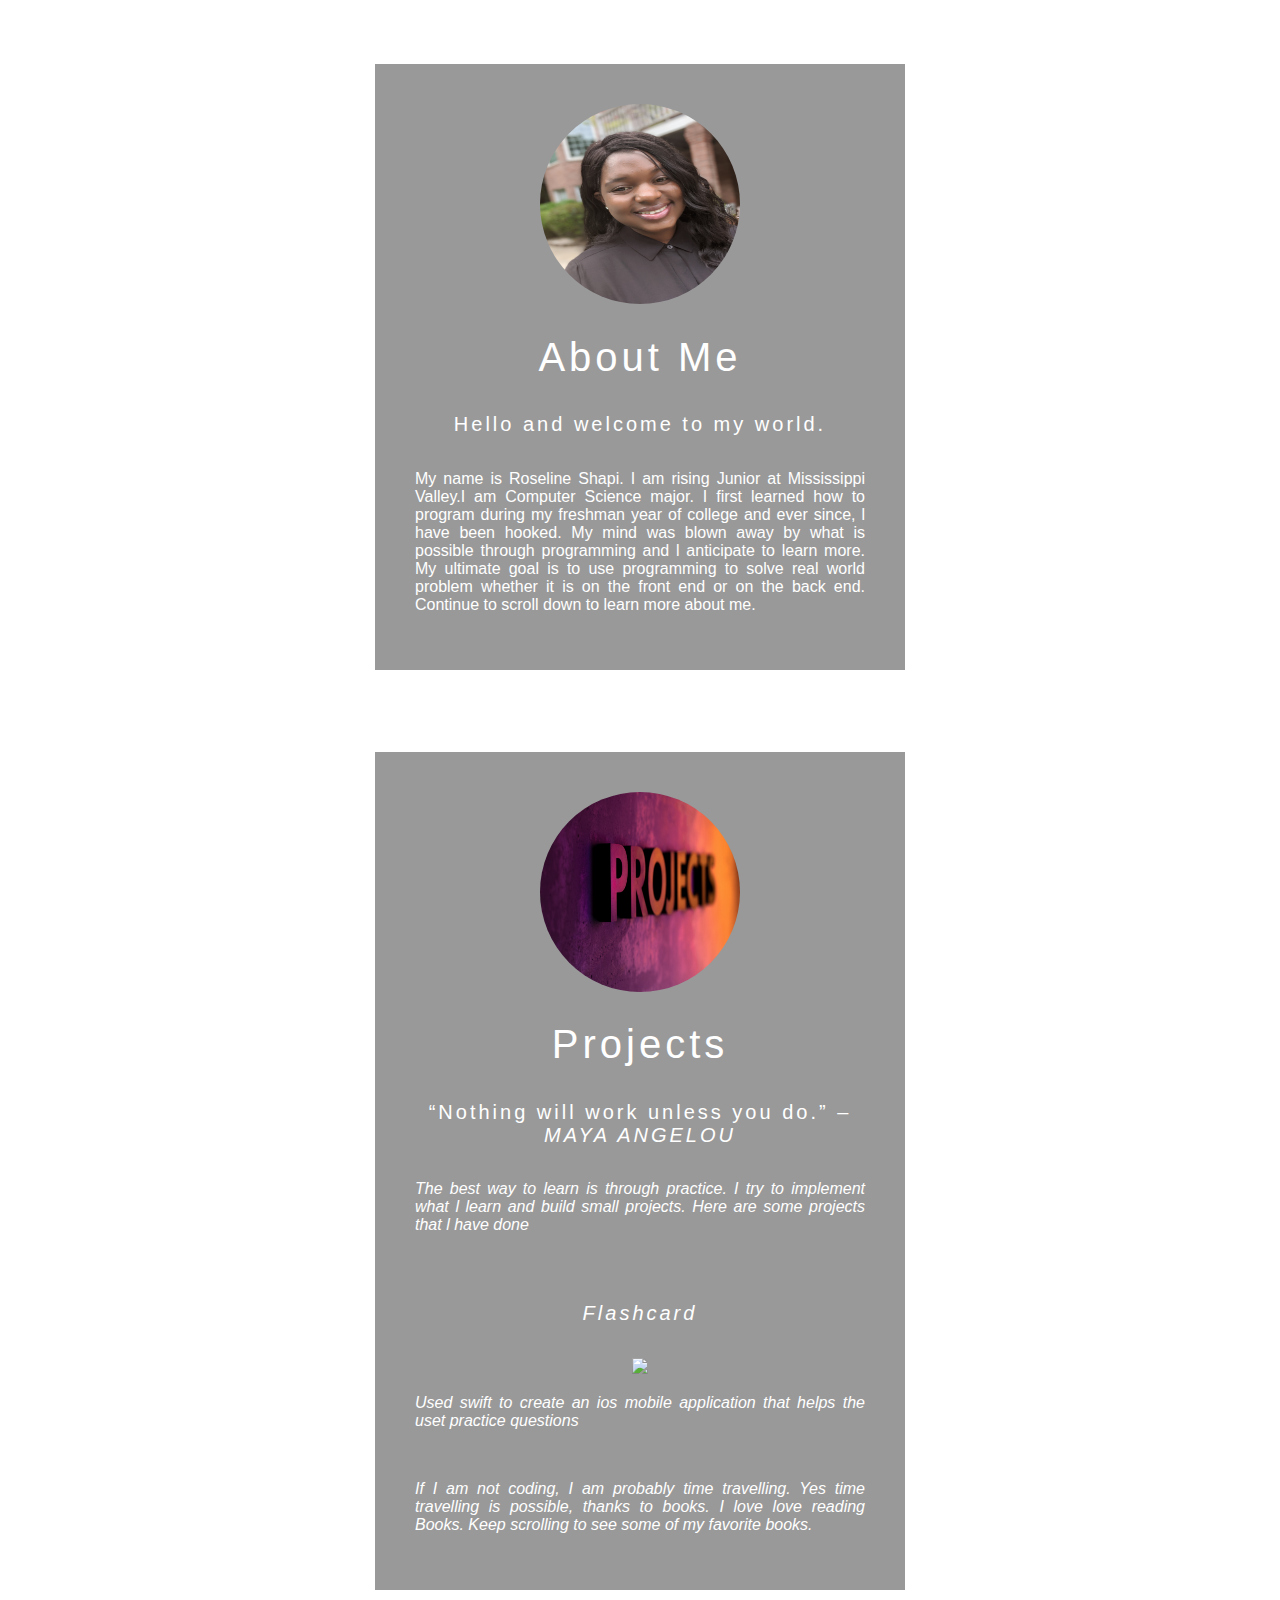
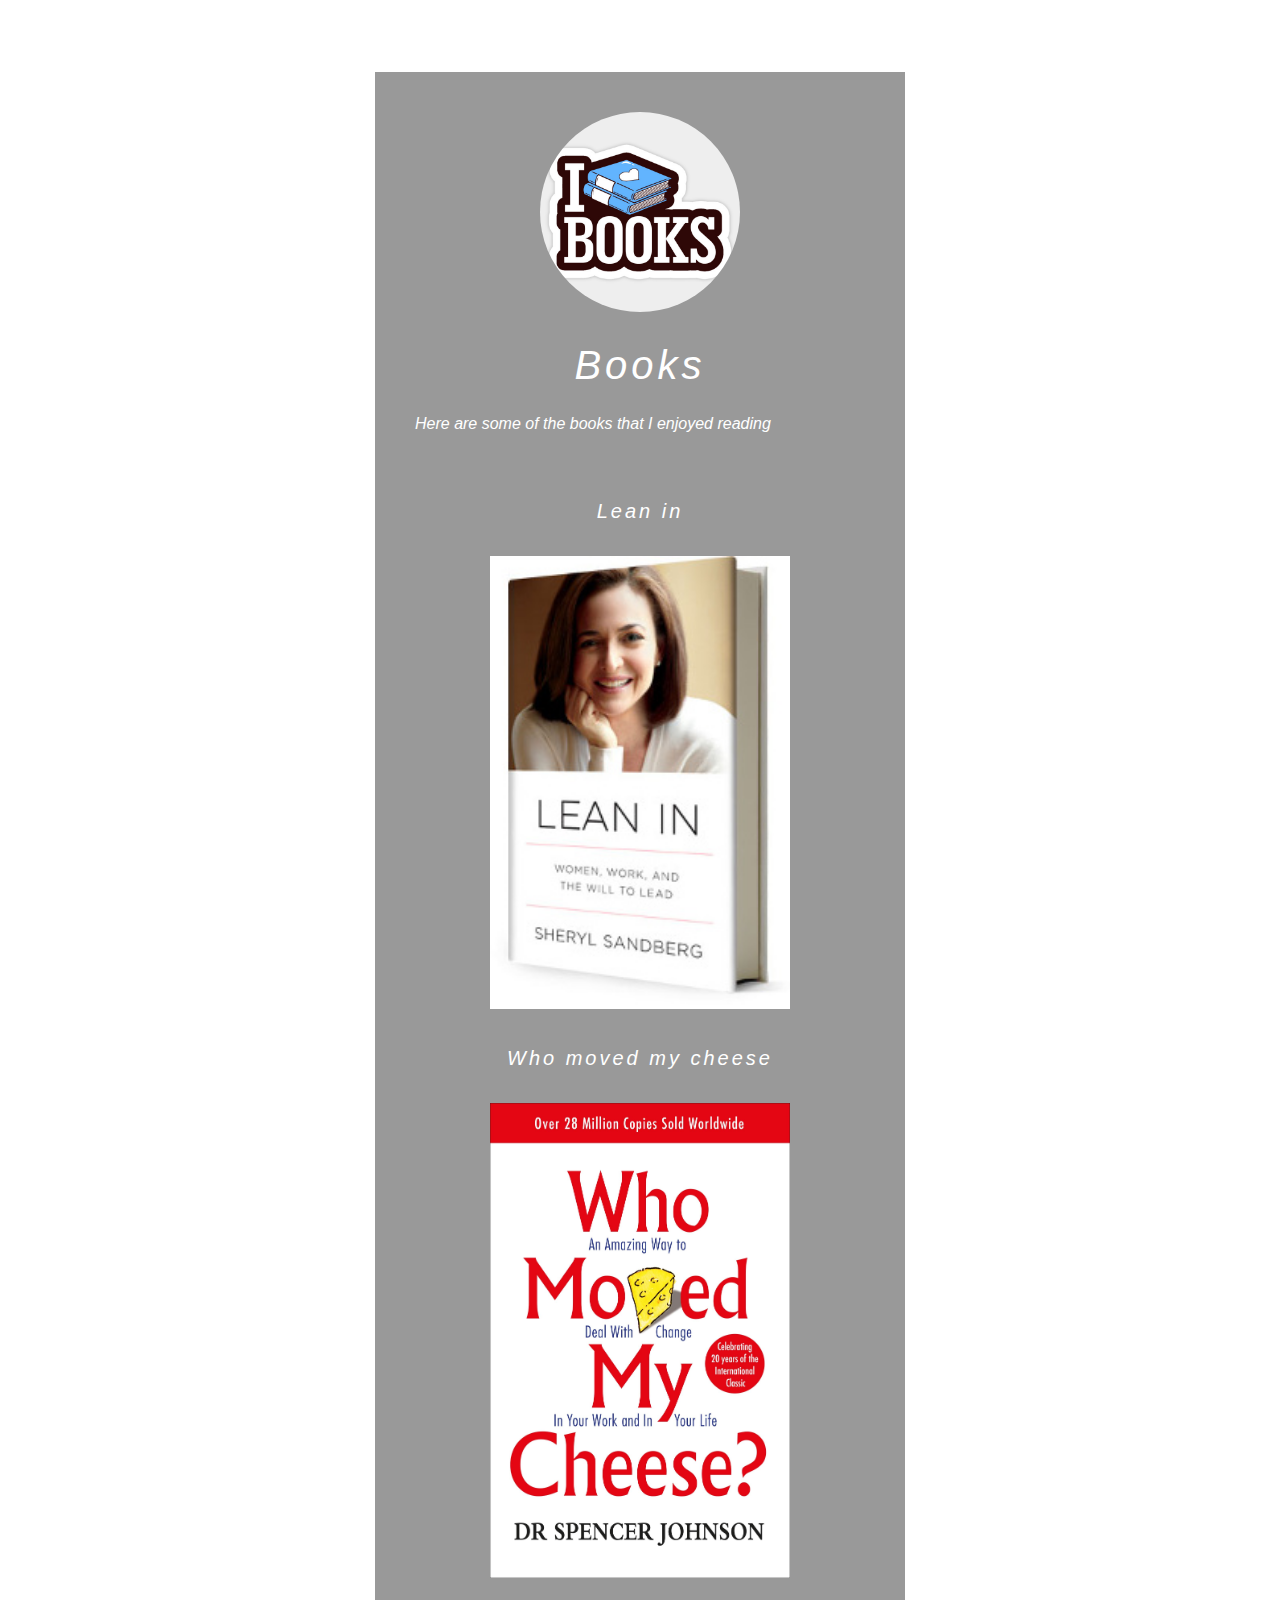
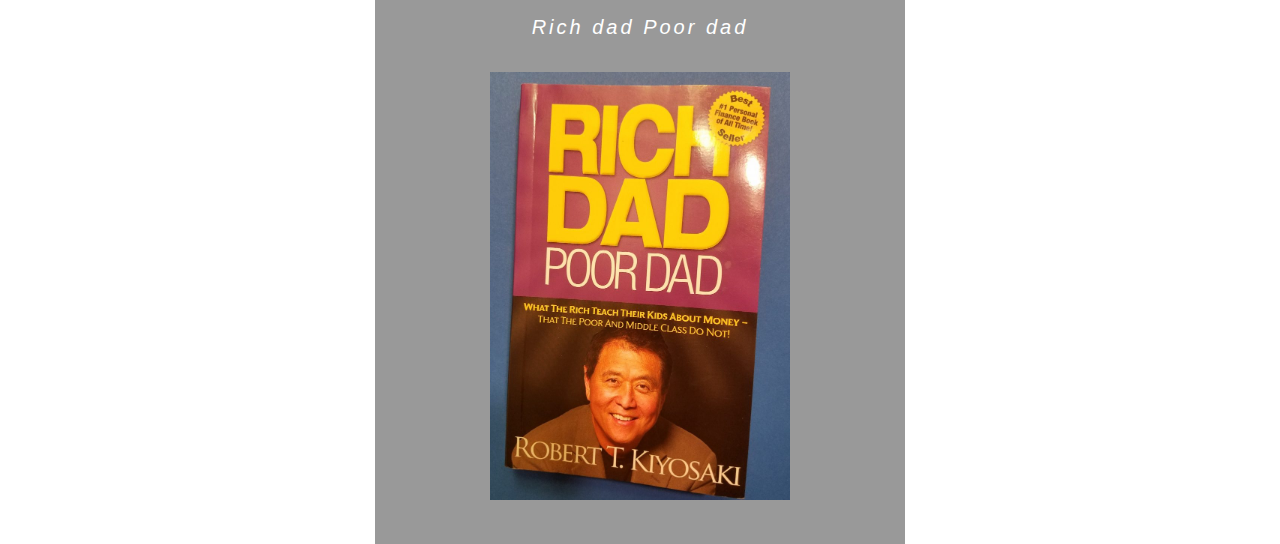
==== portfolio/src/main/webapp/index.html @ 9a735eb5 "add about section, projects section and books s section" ====
<!DOCTYPE html>
<html>
  <head>
    <meta charset="UTF-8">
    <title>My Portfolio</title>
    <link rel="stylesheet" href="style.css">
    <script src="script.js"></script>
  </head>
  <body>
    <div class="about">
        <img src="images/rose.jpg" alt="" class="about-img">
        <h1>About Me</h1>
        <h5>Hello and welcome to my world.</h5>
        <p>My name is Roseline Shapi. I am rising Junior at Mississippi Valley.I am Computer Science major. I first learned how to program during my freshman year of college and ever since, l have been hooked. 
        My mind was blown away by what is possible through programming and l anticipate to learn more. My ultimate goal is to use programming to solve real world problem whether it is on the front end or on the back end. Continue to scroll down to learn more about me.<p>
    </div>
    <br>
    <div class = "project">
        <img src = "images/proj.jpeg" alt = "" class = "project-img">
        <h1>Projects</h1>
        <h5>“Nothing will work unless you do.” –<i>MAYA ANGELOU<i></h5>
        <p>The best way to learn is through practice. I try to implement what l learn and build small projects.
        Here are some projects that l have done</p>
        <br>
        <h5>Flashcard</h5>
        <img src="https://recordit.co/1gFBDOfUPK.gif" width=200>
        <br>
        <p> Used swift to create an ios mobile application that helps the uset practice questions</p>
        <br>
        <p>If I am not coding, I am probably time travelling. Yes time travelling is possible, thanks to books. I love love reading Books. Keep scrolling to see some of my favorite books. </p>
    </div>
    <br>
    <div class = "books">
        <img src = "images/books.jpg" alt = "" class = "books-img">
        <h1>Books</h1>
        <p>Here are some of the books that I enjoyed reading</p>
        <br>
        <h5>Lean in </h5>
        <img src="images/Lean_In_book.jpg" width=300>
        <br>
        <h5>Who moved my cheese</h5>
        <img src="images/mv.jpg" width=300>
        <br>
        <h5>Rich dad Poor dad</h5>
        <img src="images/rd.jpg" width=300>
    </div>
  </body>
</html>
---- portfolio/src/main/webapp/style.css ----
body{
  margin: 0;
  padding: 0;
  background: url(images/rose2.jpg) no-repeat;
  background-size: cover;
}
.about,
.project,
.books {
  width: 450px;
  background: rgba(0, 0, 0, 0.4);
  padding: 40px;
  text-align: center;
  margin: auto;
  margin-top: 5%;
  color: white;
  font-family: 'Century Gothic',sans-serif;
}

.about-img,
.project-img,
.books-img{
  border-radius: 50%;
  width: 200px;
  height: 200px;
}

.about h1,
.project h1,
.books h1{
  font-size: 40px;
  letter-spacing: 4px;
  font-weight: 100;
}

.about h5,
.project h5,
.books h5{
  font-size: 20px;
  letter-spacing: 3px;
  font-weight: 100;
  font-family: 'Century Gothic',sans-serif;

  
}

.about p, 
.project p,
.books p{
  text-align: justify;
}

ul{
  margin: 0;
  padding: 0;
}
.about li,
.project li,
.books li{
  display: inline-block;
  margin: 6px;
  list-style: none;
}

.about li a,
.project li a,
.books li a {
  color: white;
  text-decoration: none;
  font-size: 60px;
  transition: all ease-in-out 250ms;
}

.about li a:hover,
.project li a:hover,
.books li a:hover{
  color: #b9b9b9;
}
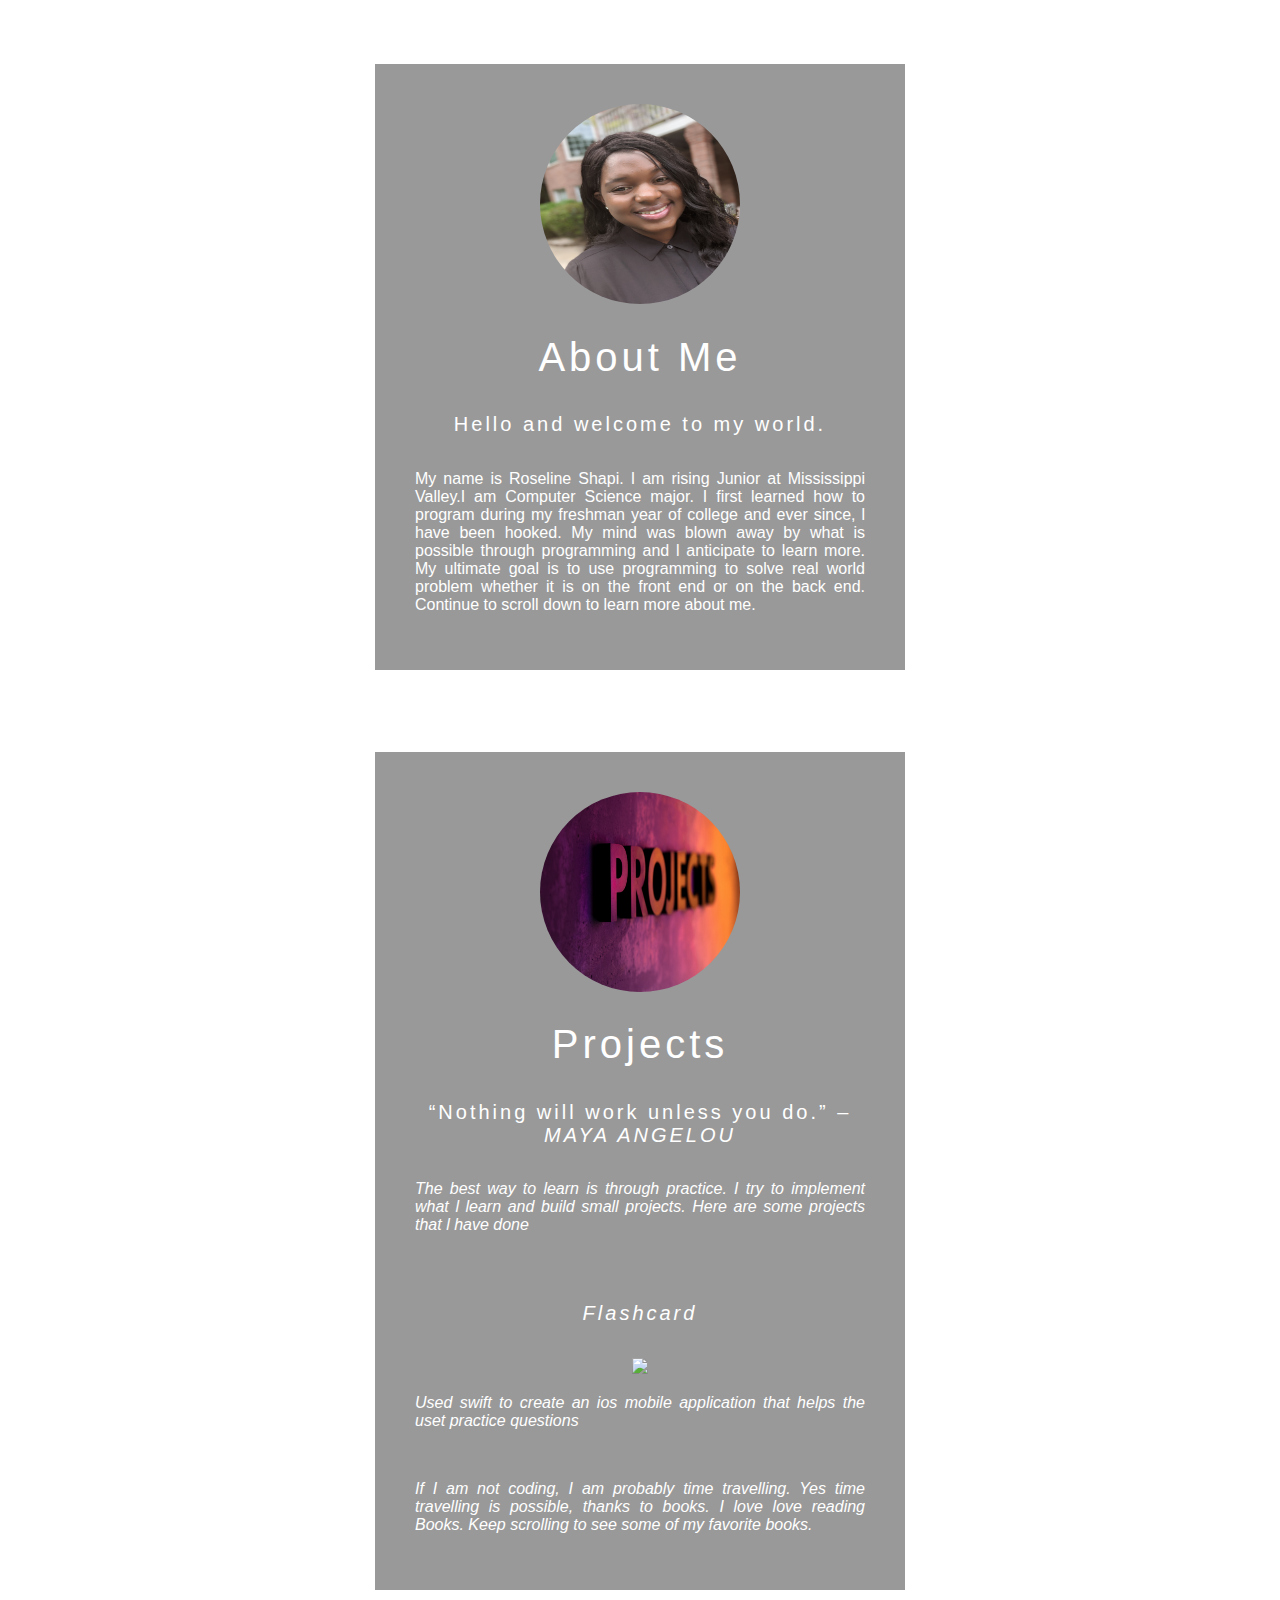
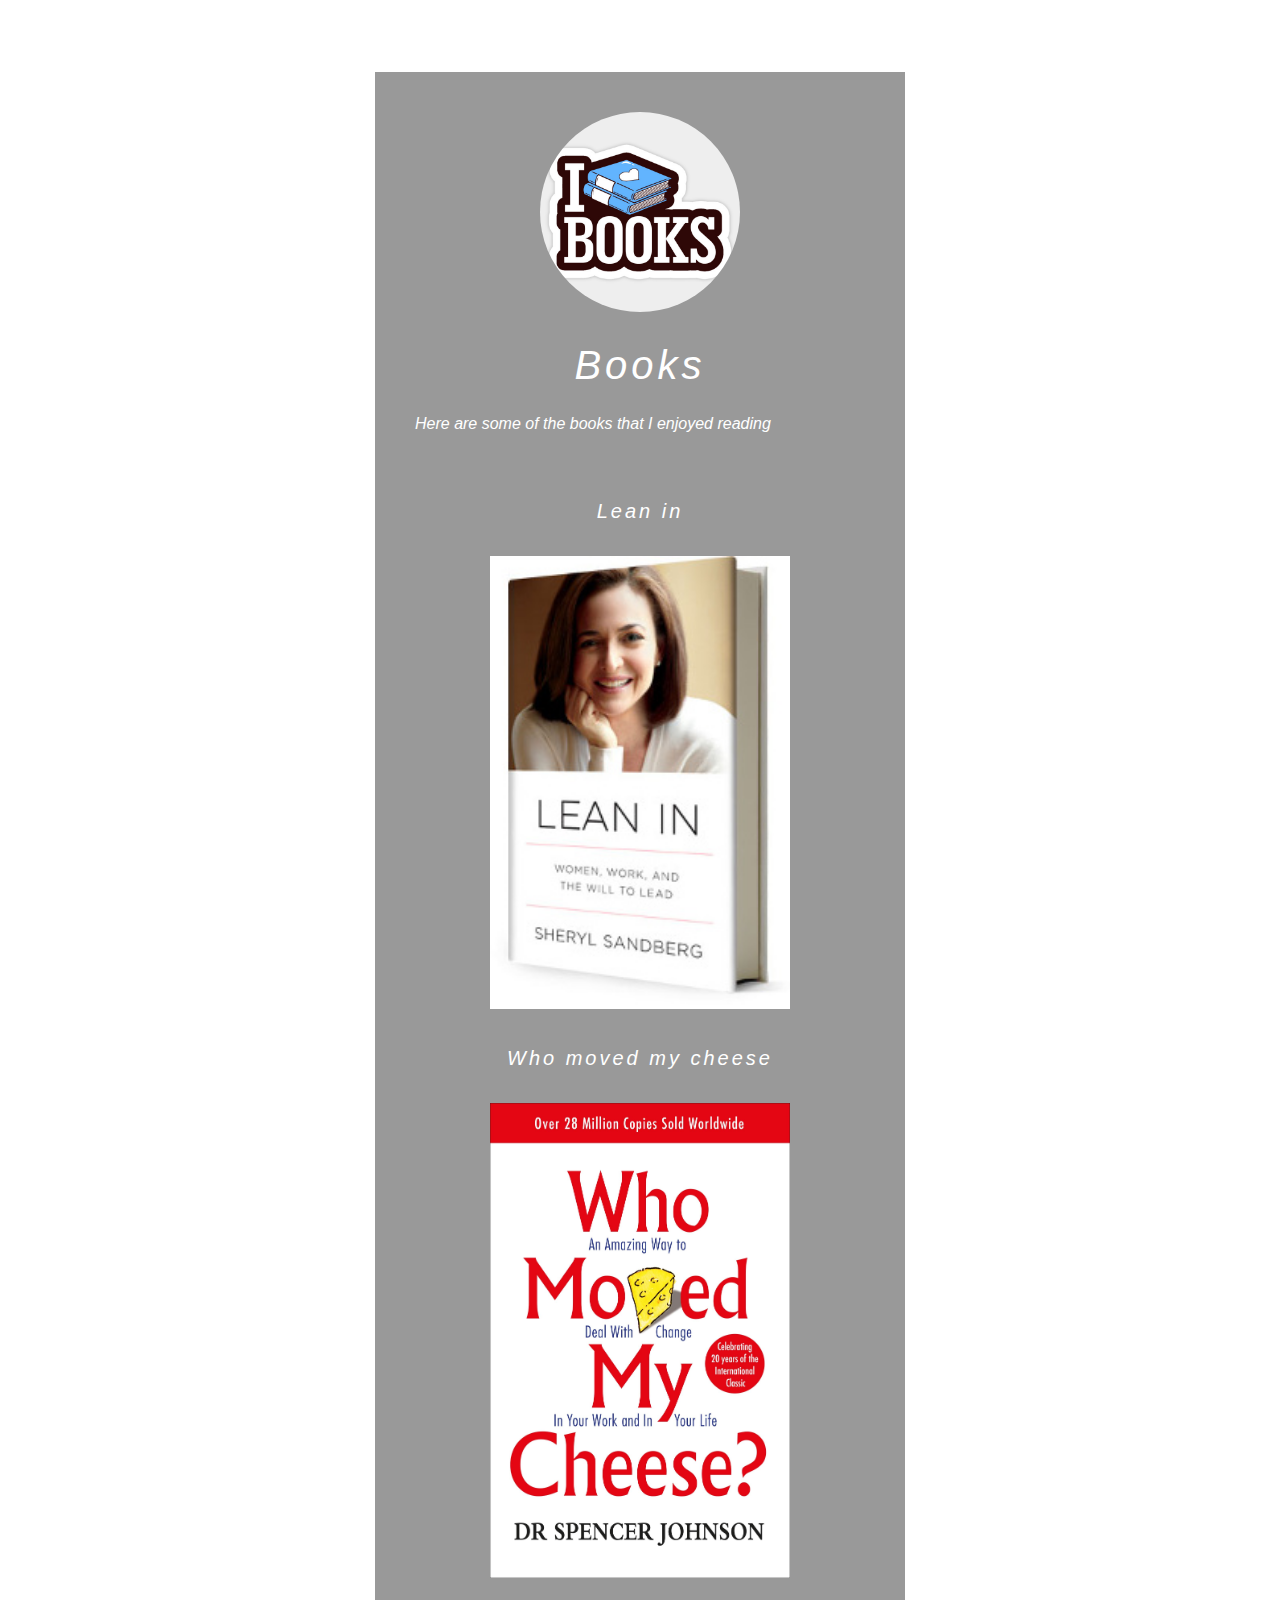
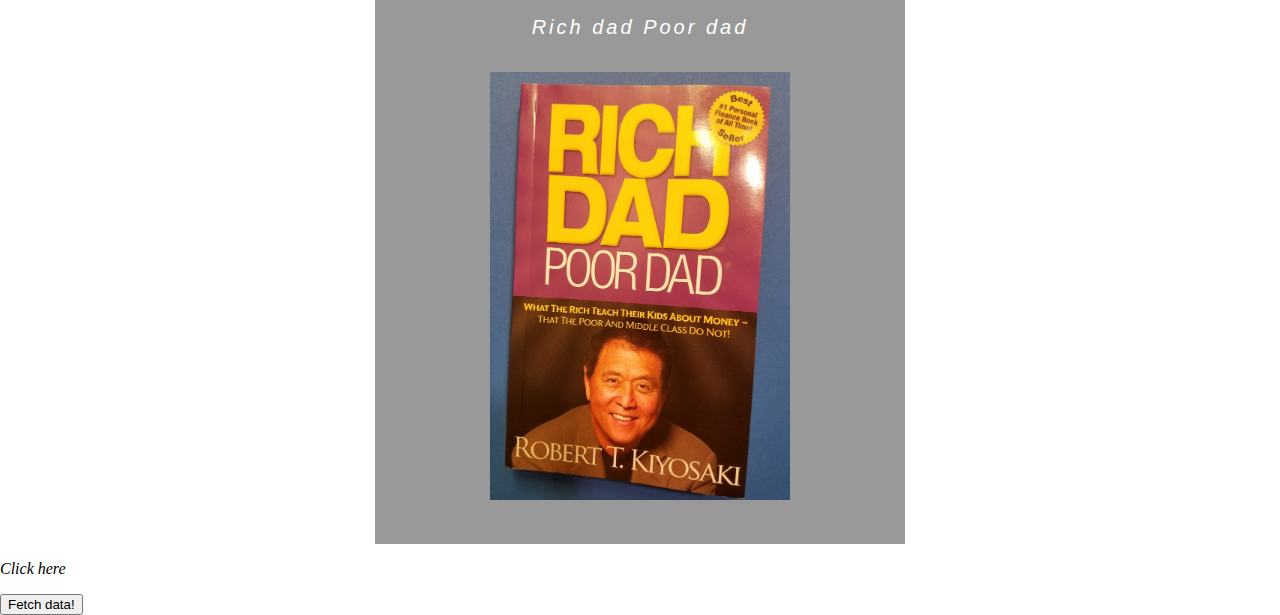
==== commit 4e72aee8: "modify DataServlet to return some hard-corded JSON data" ====
--- a/portfolio/src/main/webapp/index.html
+++ b/portfolio/src/main/webapp/index.html
@@ -44,6 +44,11 @@
         <h5>Rich dad Poor dad</h5>
         <img src="images/rd.jpg" width=300>
     </div>
+    <div id="content">
+      <p>Click here </p>
+      <button onclick="getData()">Fetch data!</button>
+      <div id="data-container"></div>
+    </div>
   </body>
 </html>
 
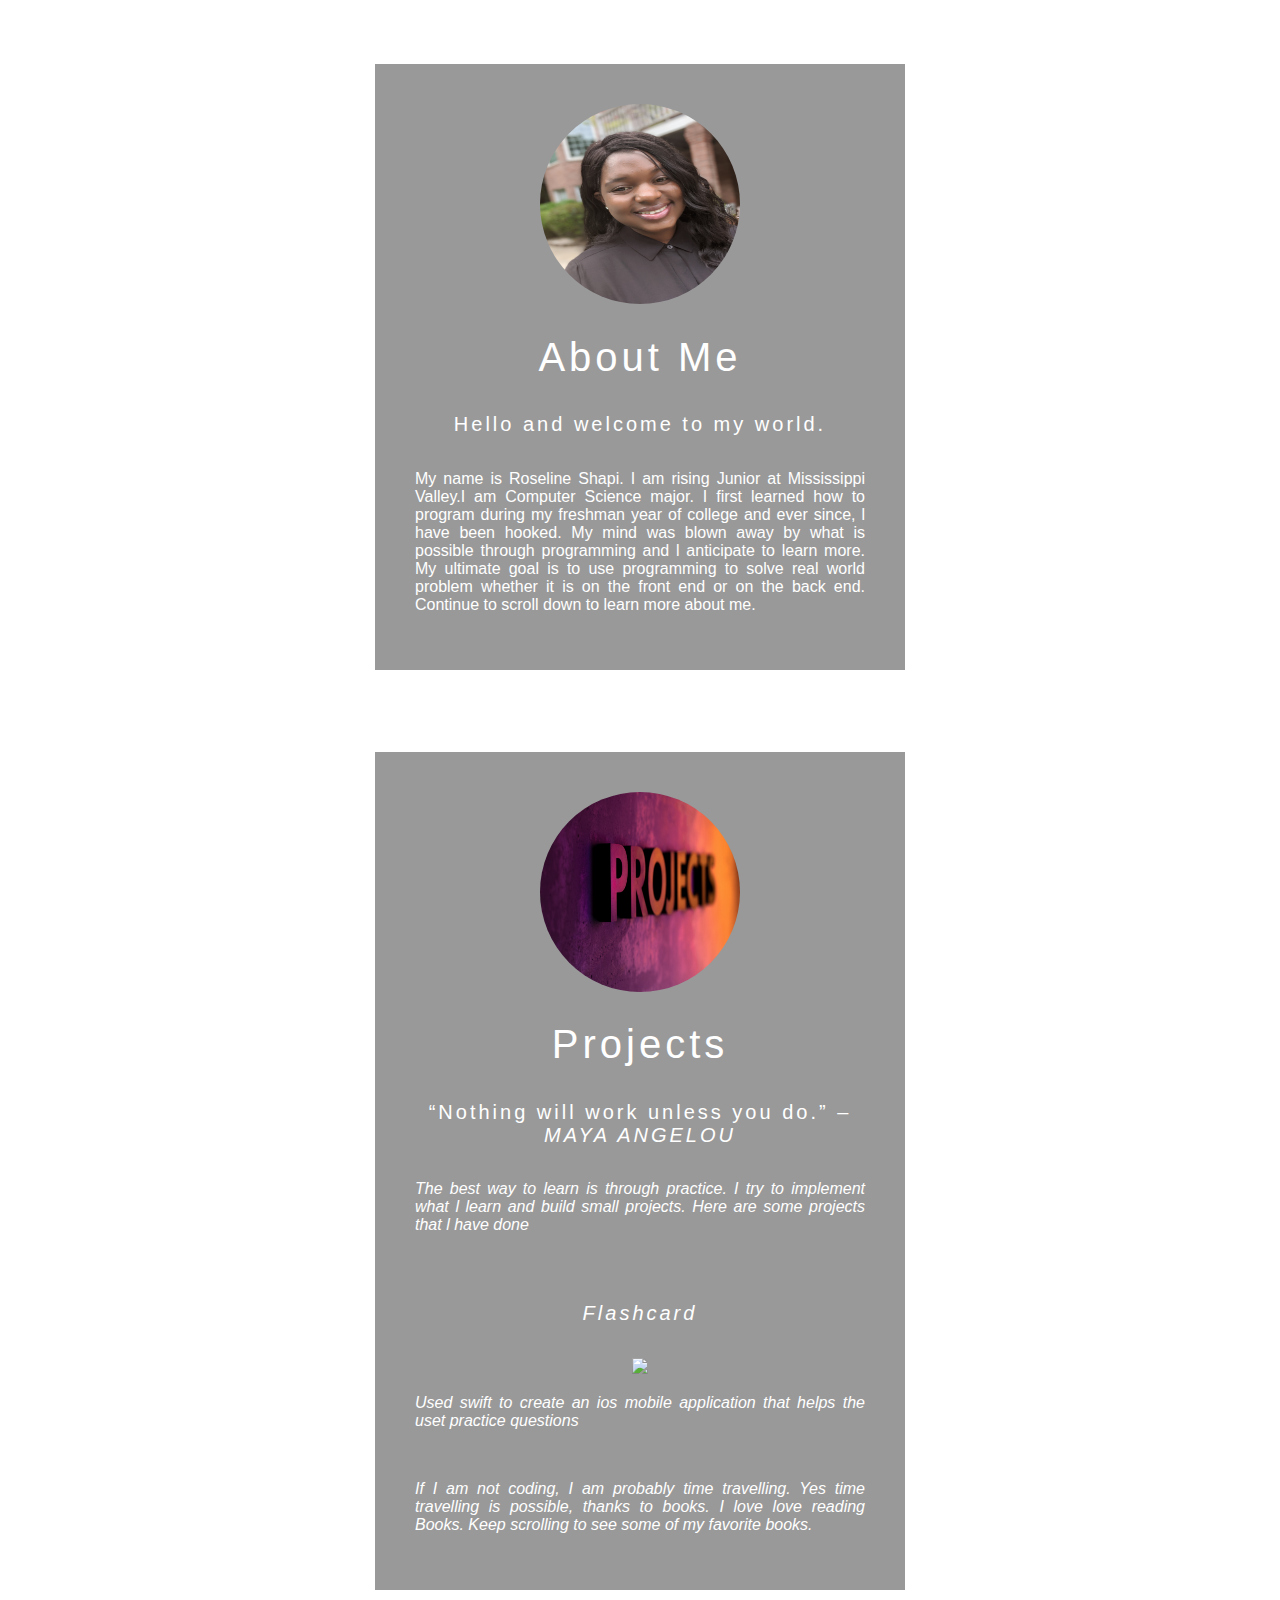
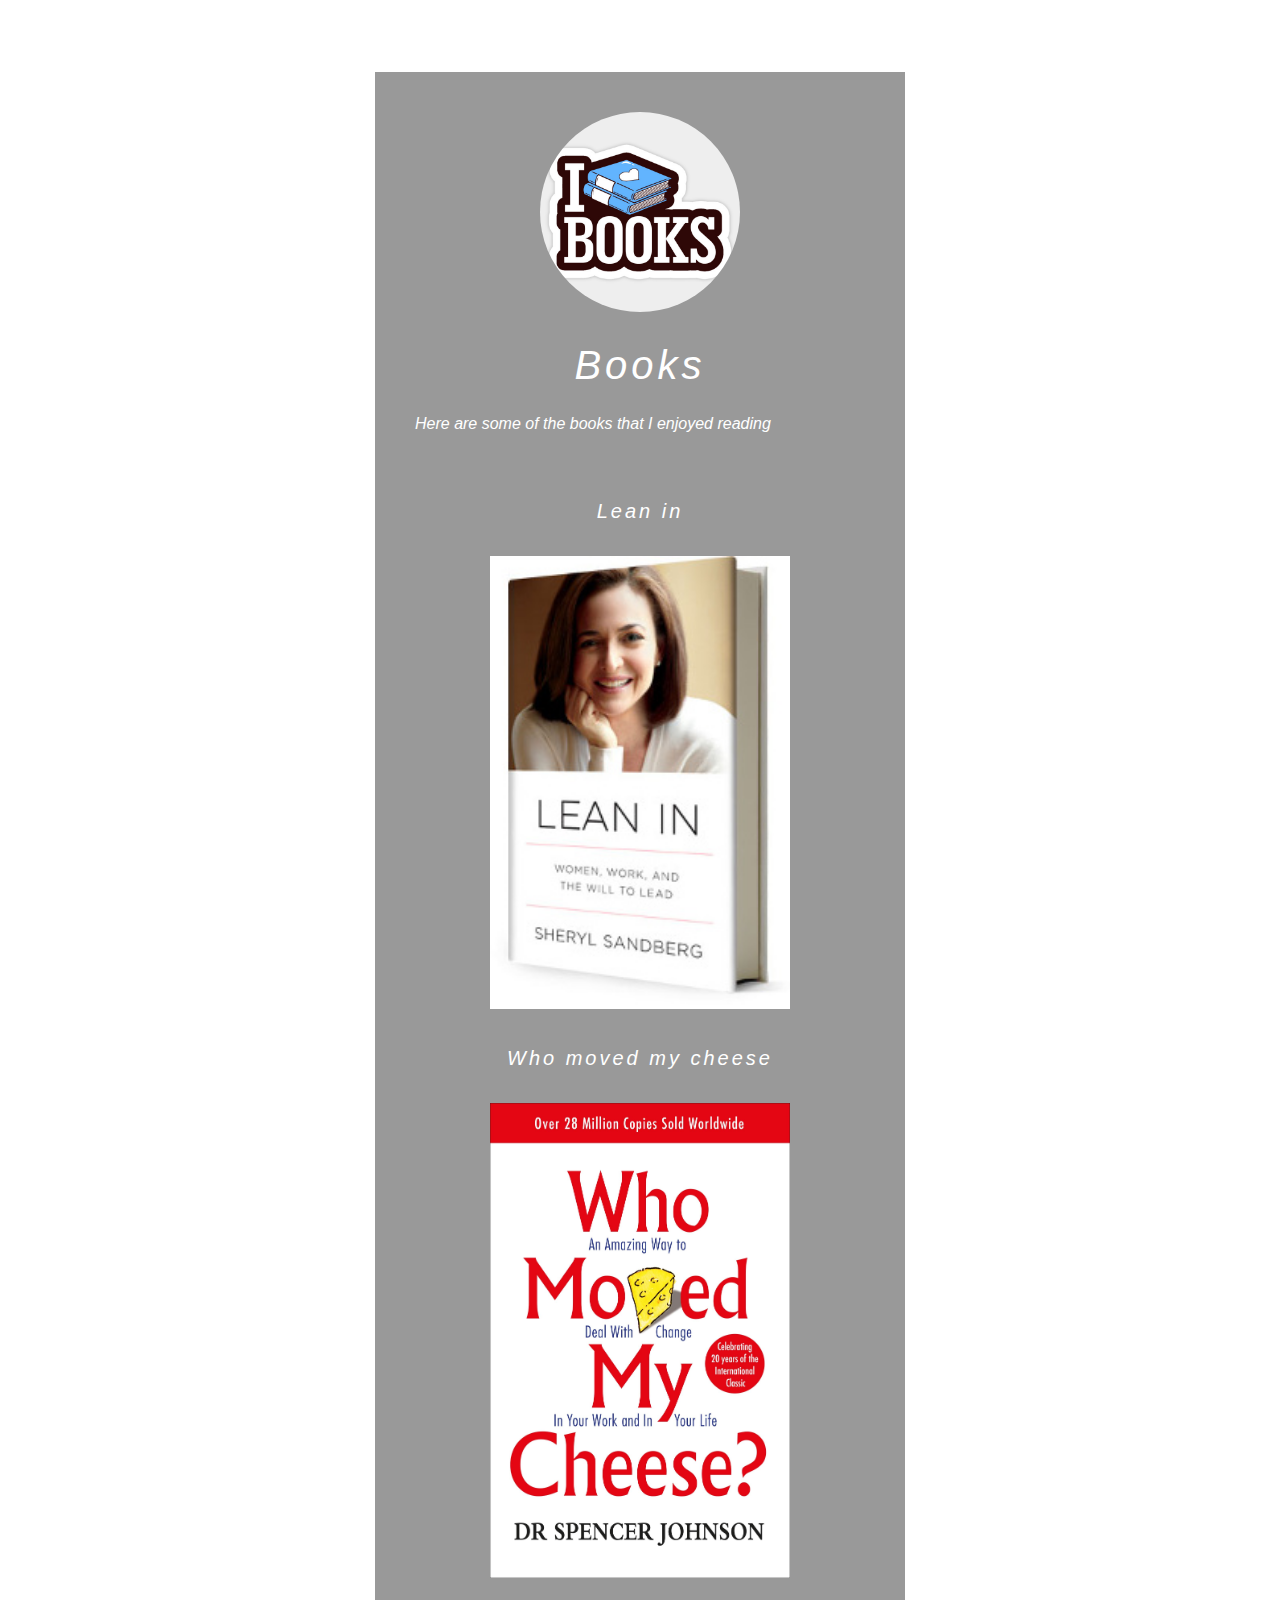
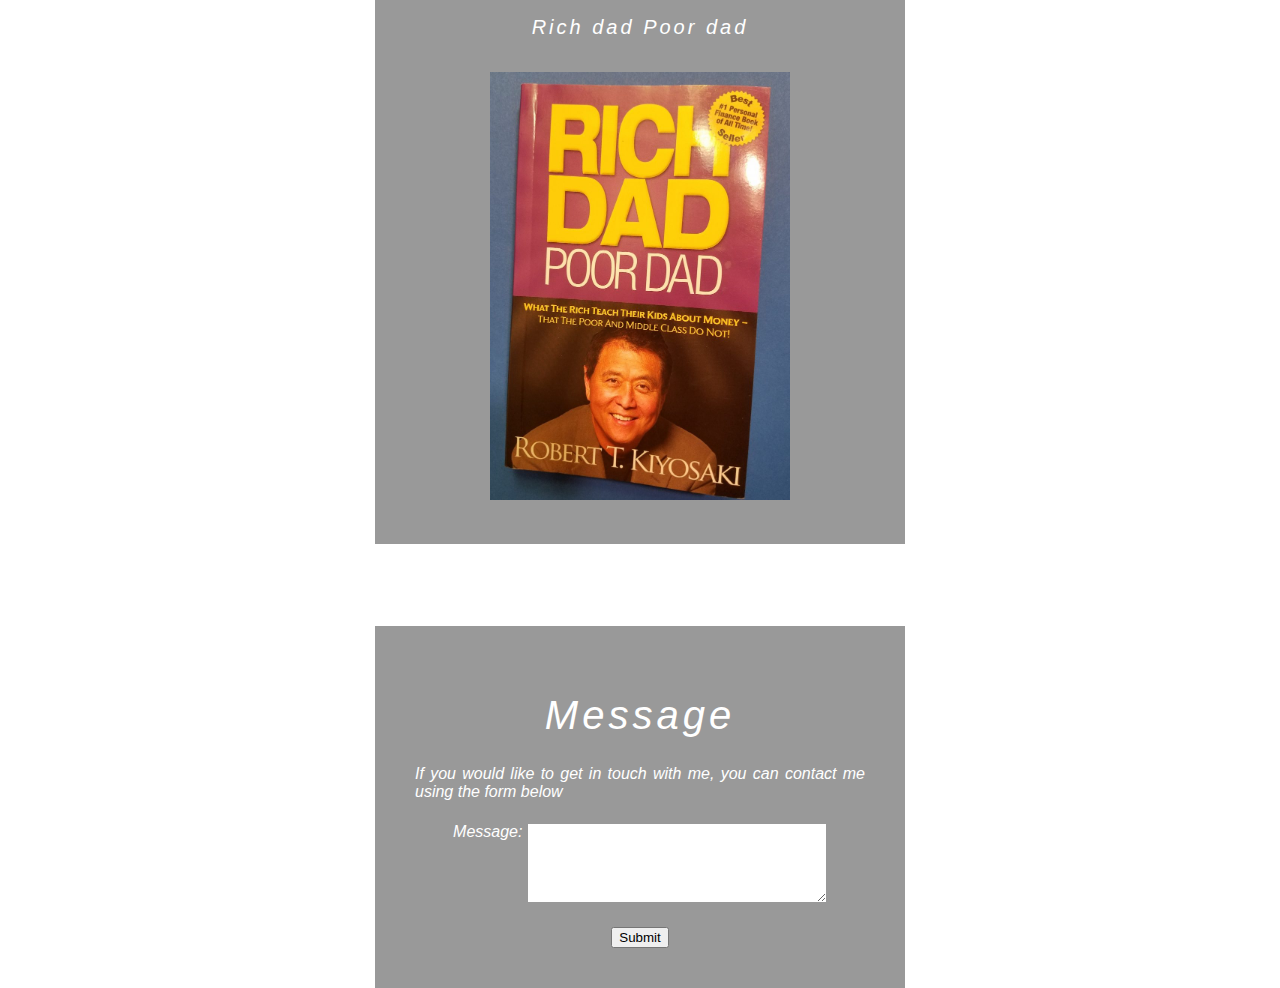
==== commit 58804b79: "completed comment feature" ====
--- a/portfolio/src/main/webapp/index.html
+++ b/portfolio/src/main/webapp/index.html
@@ -6,7 +6,7 @@
     <link rel="stylesheet" href="style.css">
     <script src="script.js"></script>
   </head>
-  <body>
+  <body onload="getMessagesJSON()">
     <div class="about">
         <img src="images/rose.jpg" alt="" class="about-img">
         <h1>About Me</h1>
@@ -44,13 +44,26 @@
         <h5>Rich dad Poor dad</h5>
         <img src="images/rd.jpg" width=300>
     </div>
-    <div id="content">
-      <p>Click here </p>
-      <button onclick="getData()">Fetch data!</button>
-      <div id="data-container"></div>
+    <br>
+    <div class = "message">
+         <h1>Message</h1>
+         <p>If you would like to get in touch with me, you can contact me using the form below<p>
+          <form action = "/data" method = "post">
+            <ul>
+                <li>
+                    <label for="msg">Message:</label>
+                    <textarea name="message">
+                    </textarea>
+                </li>
+        </form>
+        <ul id="messages">
+        </ul>
+        <br>
+         <button type="submit">Submit</button>
     </div>
   </body>
 </html>
 
 
 
+
--- a/portfolio/src/main/webapp/style.css
+++ b/portfolio/src/main/webapp/style.css
@@ -7,7 +7,8 @@
 }
 .about,
 .project,
-.books {
+.books,
+.message{
   width: 450px;
   background: rgba(0, 0, 0, 0.4);
   padding: 40px;
@@ -28,7 +29,8 @@
 
 .about h1,
 .project h1,
-.books h1{
+.books h1,
+.message h1{
   font-size: 40px;
   letter-spacing: 4px;
   font-weight: 100;
@@ -47,7 +49,8 @@
 
 .about p, 
 .project p,
-.books p{
+.books p,
+.message p{
   text-align: justify;
 }
 
@@ -57,7 +60,8 @@
 }
 .about li,
 .project li,
-.books li{
+.books li,
+.message li{
   display: inline-block;
   margin: 6px;
   list-style: none;
@@ -65,7 +69,8 @@
 
 .about li a,
 .project li a,
-.books li a {
+.books li a,
+.message li a {
   color: white;
   text-decoration: none;
   font-size: 60px;
@@ -74,7 +79,35 @@
 
 .about li a:hover,
 .project li a:hover,
-.books li a:hover{
+.books li a:hover
+.message li a:hover{
   color: #b9b9b9;
 }
+ .form{
+    margin: 0 auto;
+    width: 400px;
+    border: 1px solid #CCC;
+    border-radius: 1em;
+ }
 
+ input, 
+textarea {
+  /* To make sure that all text fields have the same font settings
+     By default, textareas have a monospace font */
+  font: 1em sans-serif;
+
+  /* Uniform text field size */
+  width: 300px;
+  box-sizing: border-box;
+
+  /* Match form field borders */
+  border: 1px solid #999;
+}
+
+textarea {
+  /* Align multiline text fields with their labels */
+  vertical-align: top;
+
+  /* Provide space to type some text */
+  height: 5em;
+}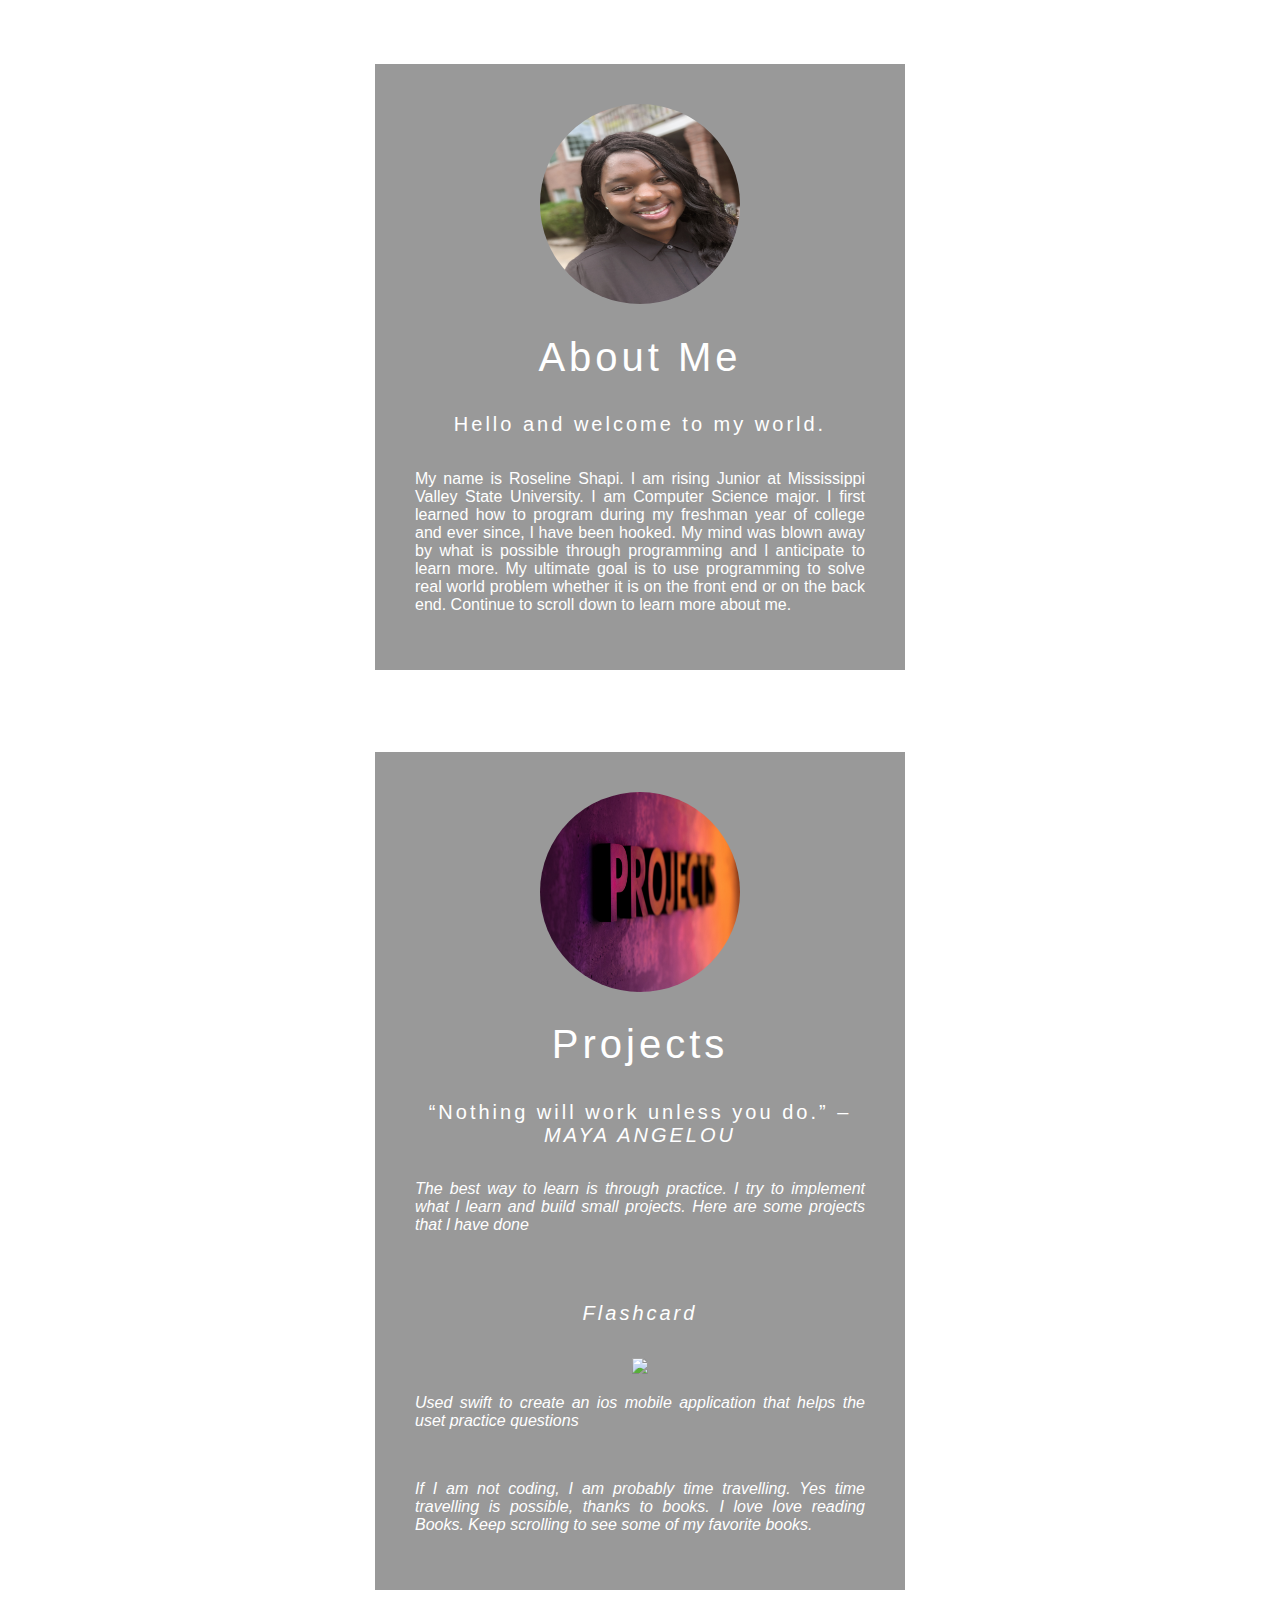
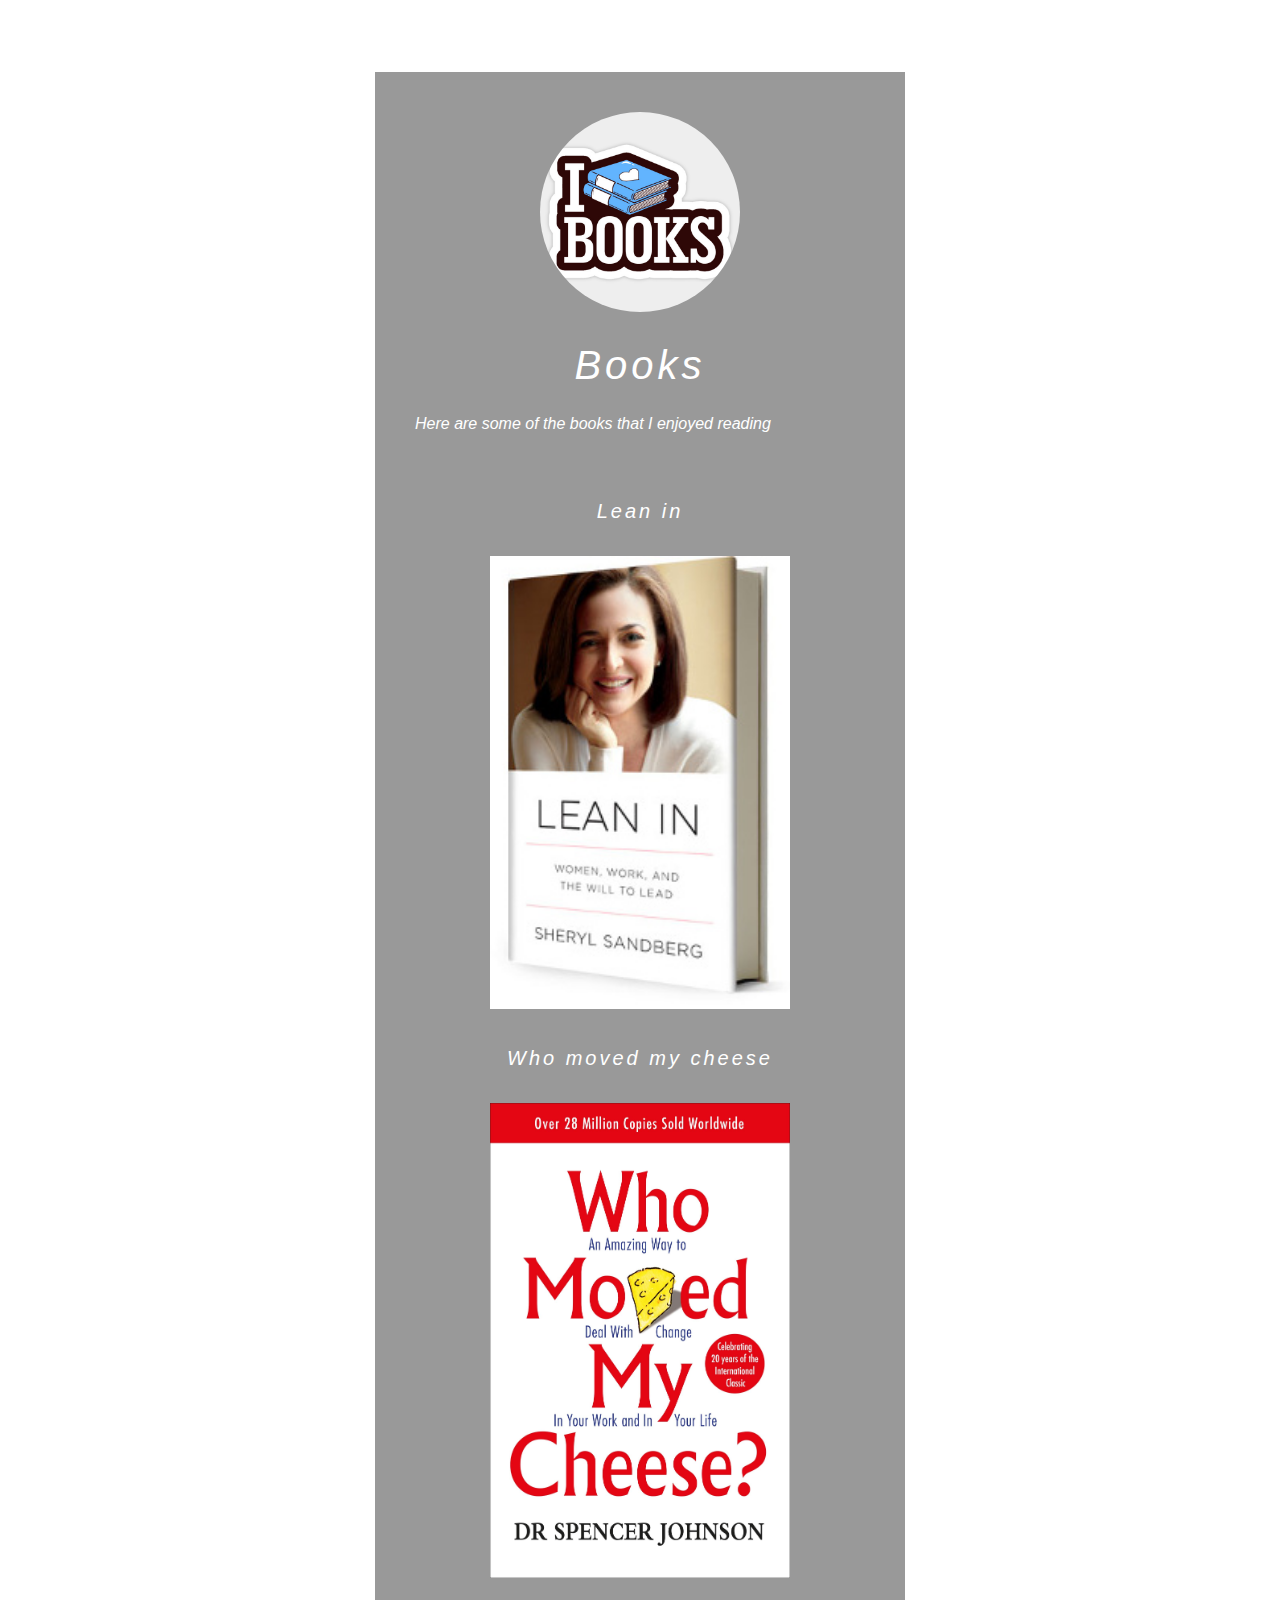
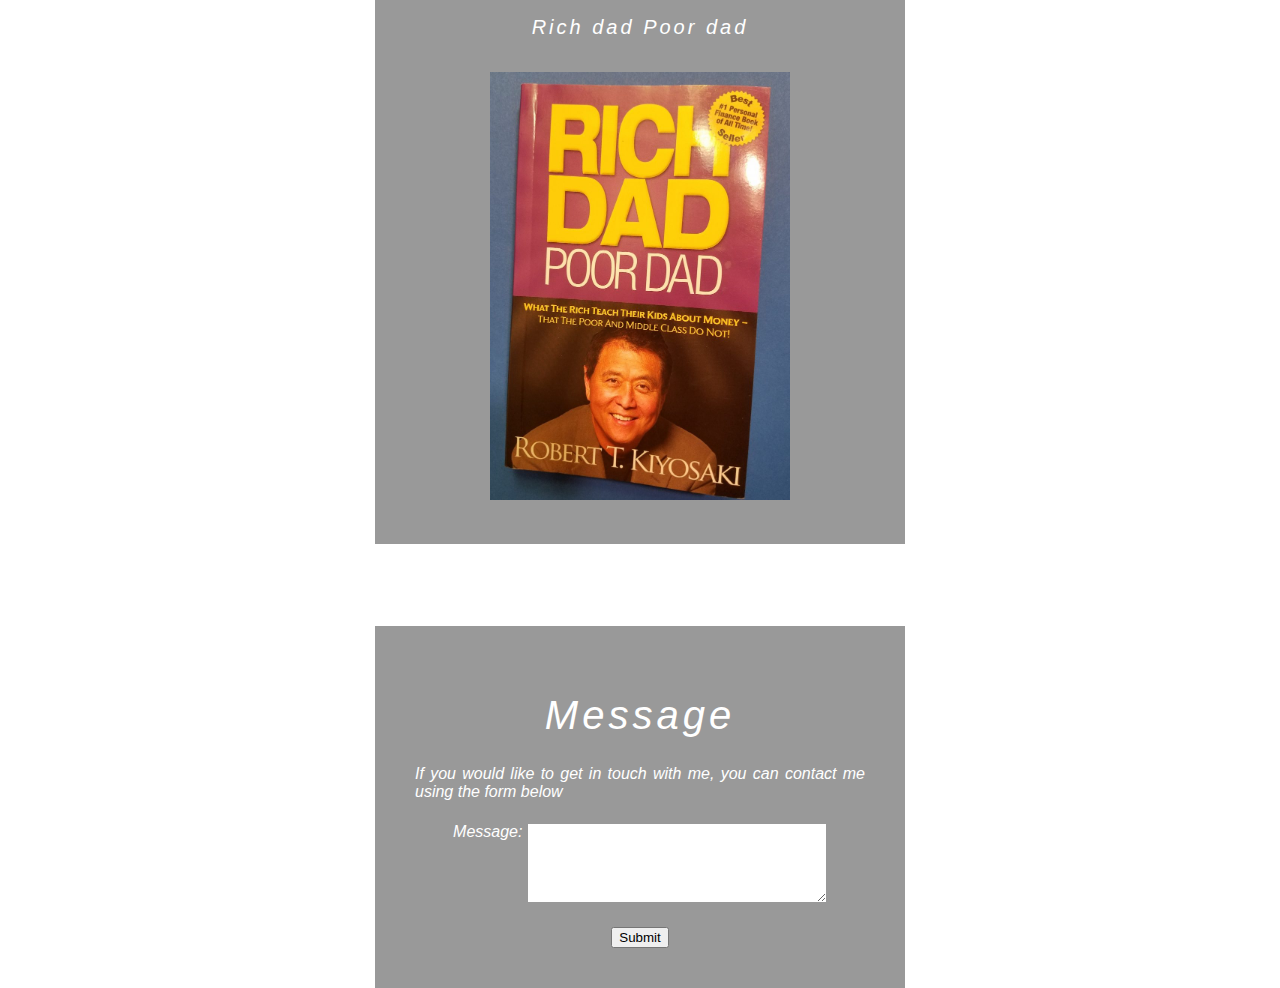
==== commit f094334b: "cleaned up code" ====
--- a/portfolio/src/main/webapp/index.html
+++ b/portfolio/src/main/webapp/index.html
@@ -1,67 +1,67 @@
 <!DOCTYPE html>
 <html>
-  <head>
-    <meta charset="UTF-8">
-    <title>My Portfolio</title>
-    <link rel="stylesheet" href="style.css">
-    <script src="script.js"></script>
-  </head>
-  <body onload="getMessagesJSON()">
-    <div class="about">
-        <img src="images/rose.jpg" alt="" class="about-img">
-        <h1>About Me</h1>
-        <h5>Hello and welcome to my world.</h5>
-        <p>My name is Roseline Shapi. I am rising Junior at Mississippi Valley.I am Computer Science major. I first learned how to program during my freshman year of college and ever since, l have been hooked. 
-        My mind was blown away by what is possible through programming and l anticipate to learn more. My ultimate goal is to use programming to solve real world problem whether it is on the front end or on the back end. Continue to scroll down to learn more about me.<p>
-    </div>
-    <br>
-    <div class = "project">
-        <img src = "images/proj.jpeg" alt = "" class = "project-img">
-        <h1>Projects</h1>
-        <h5>“Nothing will work unless you do.” –<i>MAYA ANGELOU<i></h5>
-        <p>The best way to learn is through practice. I try to implement what l learn and build small projects.
-        Here are some projects that l have done</p>
+    <head>
+        <meta charset="UTF-8">
+        <title>My Portfolio</title>
+        <link rel="stylesheet" href="style.css">
+        <script src="script.js"></script>
+    </head>
+    <body onload="getMessagesJSON()">
+        <div class="about">
+            <img src="images/rose.jpg" alt="" class="about-img">
+            <h1>About Me</h1>
+            <h5>Hello and welcome to my world.</h5>
+            <p>My name is Roseline Shapi. I am rising Junior at Mississippi Valley State University. I am Computer Science major. I first learned how to program during my freshman year of college and ever since, l have been hooked. 
+            My mind was blown away by what is possible through programming and l anticipate to learn more. My ultimate goal is to use programming to solve real world problem whether it is on the front end or on the back end. Continue to scroll down to learn more about me.<p>
+        </div>
         <br>
-        <h5>Flashcard</h5>
-        <img src="https://recordit.co/1gFBDOfUPK.gif" width=200>
+        <div class = "project">
+            <img src = "images/proj.jpeg" alt = "" class = "project-img">
+            <h1>Projects</h1>
+            <h5>“Nothing will work unless you do.” –<i>MAYA ANGELOU<i></h5>
+            <p>The best way to learn is through practice. I try to implement what l learn and build small projects.
+            Here are some projects that l have done</p>
+            <br>
+            <h5>Flashcard</h5>
+            <img src="https://recordit.co/1gFBDOfUPK.gif" width=200>
+            <br>
+            <p> Used swift to create an ios mobile application that helps the uset practice questions</p>
+            <br>
+            <p>If I am not coding, I am probably time travelling. Yes time travelling is possible, thanks to books. I love love reading Books. Keep scrolling to see some of my favorite books. </p>
+        </div>
         <br>
-        <p> Used swift to create an ios mobile application that helps the uset practice questions</p>
+        <div class = "books">
+            <img src = "images/books.jpg" alt = "" class = "books-img">
+            <h1>Books</h1>
+            <p>Here are some of the books that I enjoyed reading</p>
+            <br>
+            <h5>Lean in </h5>
+            <img src="images/Lean_In_book.jpg" width=300>
+            <br>
+            <h5>Who moved my cheese</h5>
+            <img src="images/mv.jpg" width=300>
+            <br>
+            <h5>Rich dad Poor dad</h5>
+            <img src="images/rd.jpg" width=300>
+        </div>
         <br>
-        <p>If I am not coding, I am probably time travelling. Yes time travelling is possible, thanks to books. I love love reading Books. Keep scrolling to see some of my favorite books. </p>
-    </div>
-    <br>
-    <div class = "books">
-        <img src = "images/books.jpg" alt = "" class = "books-img">
-        <h1>Books</h1>
-        <p>Here are some of the books that I enjoyed reading</p>
-        <br>
-        <h5>Lean in </h5>
-        <img src="images/Lean_In_book.jpg" width=300>
-        <br>
-        <h5>Who moved my cheese</h5>
-        <img src="images/mv.jpg" width=300>
-        <br>
-        <h5>Rich dad Poor dad</h5>
-        <img src="images/rd.jpg" width=300>
-    </div>
-    <br>
-    <div class = "message">
-         <h1>Message</h1>
-         <p>If you would like to get in touch with me, you can contact me using the form below<p>
-          <form action = "/data" method = "post">
-            <ul>
-                <li>
-                    <label for="msg">Message:</label>
-                    <textarea name="message">
-                    </textarea>
-                </li>
-        </form>
-        <ul id="messages">
-        </ul>
-        <br>
-         <button type="submit">Submit</button>
-    </div>
-  </body>
+        <div class = "message">
+            <h1>Message</h1>
+            <p>If you would like to get in touch with me, you can contact me using the form below<p>
+            <form action = "/data" method = "post">
+                <ul>
+                    <li>
+                        <label for="msg">Message:</label>
+                        <textarea name="message"  required>
+                        </textarea>
+                    </li>
+            </form>
+            <ul id="messages">
+            </ul>
+            <br>
+            <button type="submit">Submit</button>
+        </div>
+    </body>
 </html>
 
 
